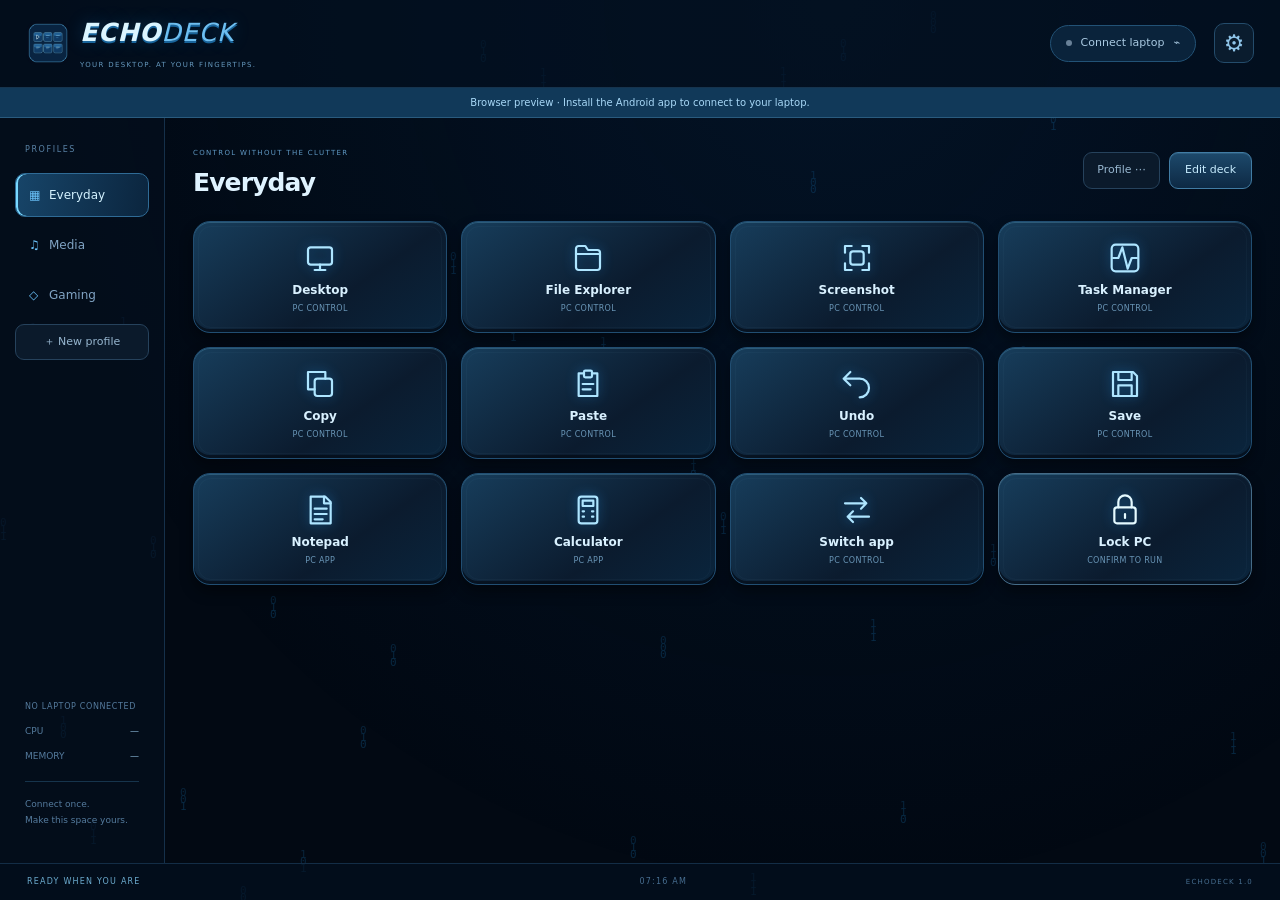
==== echodeck-preview.html @ 55550dc6 "Add EchoDeck installers and interactive layout preview" ====
<!doctype html><html lang="en"><head><meta charset="utf-8"><meta name="viewport" content="width=device-width,initial-scale=1,viewport-fit=cover"><meta name="theme-color" content="#030b17"><meta http-equiv="Content-Security-Policy" content="default-src 'self'; script-src 'self'; style-src 'self'; img-src 'self' data:; connect-src 'none'; object-src 'none'; base-uri 'none'"><title>EchoDeck</title><link rel="stylesheet" href="deck.css"><script defer src="deck.js"></script></head><body><canvas id="rain" aria-hidden="true"></canvas><div class="shell"><header><div class="brand"><img src="echodeck-icon.png" alt="" width="44" height="44"><div><h1>ECHO<span>DECK</span></h1><small>YOUR DESKTOP. AT YOUR FINGERTIPS.</small></div></div><button id="connectButton" class="connection"><i id="statusDot"></i><span id="connectionLabel">Connect laptop</span><span>⌁</span></button><button id="settingsButton" class="icon-btn" aria-label="Settings">⚙</button></header><div id="previewBanner" hidden>Browser preview · Install the Android app to connect to your laptop.</div><div class="workspace"><aside><div class="aside-title">PROFILES</div><nav id="profiles" aria-label="Deck profiles"></nav><button id="newProfile" class="subtle">＋ New profile</button><div class="host-stats"><small id="pcName">NO LAPTOP CONNECTED</small><div><span>CPU</span><strong id="cpu">—</strong></div><div><span>MEMORY</span><strong id="memory">—</strong></div><p id="hostHint">Connect once.<br>Make this space yours.</p></div></aside><main><div class="deck-heading"><div><span class="eyebrow">CONTROL WITHOUT THE CLUTTER</span><h2 id="profileTitle">Everyday</h2></div><div class="deck-actions"><button id="editProfile" class="subtle" aria-label="Rename or delete profile">Profile ⋯</button><button id="editMode" class="chrome">Edit deck</button></div></div><p id="editHint" hidden>Tap a button to customize it. Use position controls in the editor to rearrange.</p><div id="grid" class="grid" aria-label="Control buttons"></div></main></div><footer><span id="footerStatus">READY WHEN YOU ARE</span><span id="clock"></span><span class="edition">ECHODECK 1.0</span></footer></div><div id="toast" role="status" aria-live="polite" hidden></div>
<dialog id="connectionDialog"><div class="dialog-title"><div><span class="eyebrow">YOUR PC, CONNECTED</span><h2>Connect your laptop</h2></div><button class="close" data-close="connectionDialog" aria-label="Close connection settings">×</button></div><p class="muted">Start <strong>Start-EchoDeck.cmd</strong> on Windows. Use the same HTTPS laptop address and access key as EchoRemote.</p><form id="connectionForm"><label>Laptop address<input id="host" type="url" placeholder="https://laptop.tailnet.ts.net" autocomplete="off" required></label><label>Access key<div class="key-row"><input id="token" type="password" autocomplete="off" placeholder="Paste your laptop access key" required><button id="showKey" type="button" class="subtle" aria-label="Show access key">Show</button></div></label><label class="check"><input id="remember" type="checkbox" checked> Remember key securely on this tablet</label><p id="connectionError" class="error" role="alert"></p><button type="submit" id="testConnection" class="primary">Connect laptop</button><button id="disconnect" type="button" class="subtle">Disconnect</button></form><details><summary>First-time setup</summary><ol><li>Extract the Windows host ZIP and run Start-EchoDeck.cmd.</li><li>Keep Tailscale connected on your laptop and tablet.</li><li>If your HTTPS address is not set up yet, run Enable-HTTPS.cmd on the laptop.</li><li>Copy the HTTPS address and the access key opened by the host into this form.</li></ol><p>The host runs on the same port as EchoRemote. Close the older host before starting EchoDeck. EchoDeck's host also supports EchoRemote.</p></details></dialog>
<dialog id="editorDialog"><div class="dialog-title"><div><span class="eyebrow">MAKE IT YOURS</span><h2 id="editorTitle">Edit button</h2></div><button class="close" data-close="editorDialog" aria-label="Close button editor">×</button></div><form id="editorForm"><div class="two"><label>Button label<input id="buttonLabel" maxlength="30" required></label><label>Icon<select id="buttonIcon"></select></label></div><div class="two"><label>Accent<select id="buttonAccent"><option value="blue">Electric blue</option><option value="ice">Ice chrome</option><option value="violet">Blue violet</option><option value="teal">Aqua</option></select></label><label>Action type<select id="actionType"><option value="shortcut">Windows shortcut</option><option value="media">Media / volume</option><option value="launch">Launch PC app</option><option value="hotkey">Custom hotkey</option><option value="website">Open website on PC</option><option value="text">Type saved text on PC</option></select></label></div><label id="choiceWrap">Action<select id="actionChoice"></select></label><button id="refreshApps" class="subtle" type="button" hidden>Refresh PC app list</button><label id="valueWrap" hidden><span id="valueLabel">Value</span><textarea id="actionValue" rows="3" maxlength="1000"></textarea></label><p id="actionHelp" class="muted"></p><label class="check"><input id="buttonConfirm" type="checkbox"> Ask before running this button</label><div class="position"><span>Position</span><button id="moveEarlier" type="button" class="subtle">← Earlier</button><button id="moveLater" type="button" class="subtle">Later →</button><span id="buttonPosition"></span></div><p id="editorError" class="error" role="alert"></p><div class="dialog-actions"><button id="deleteButton" type="button" class="danger">Delete button</button><button type="submit" class="primary">Save button</button></div></form></dialog>
<dialog id="settingsDialog"><div class="dialog-title"><div><span class="eyebrow">ECHODECK</span><h2>Your setup</h2></div><button class="close" data-close="settingsDialog" aria-label="Close settings">×</button></div><label class="check"><input id="keepAwake" type="checkbox"> Keep screen awake while EchoDeck is open</label><label class="check"><input id="animateRain" type="checkbox" checked> Animated Matrix rain</label><label>Button size<select id="density"><option value="comfortable">Comfortable</option><option value="compact">Compact</option><option value="large">Large</option></select></label><div class="settings-actions"><button id="exportLayout" class="chrome">Export layout</button><button id="importLayout" class="chrome">Import layout</button><button id="forgetKey" class="subtle">Forget saved access key</button><button id="resetLayout" class="danger">Restore starter decks</button></div><p class="muted">Layouts stay on this device. Exports include your buttons and saved text, but never your laptop address or access key.</p><details><summary>Using app launch buttons</summary><p>EchoDeck detects common Windows apps. To add a game or another program, run <strong>Add-App.cmd</strong> in the Windows bundle, choose its EXE, then refresh the PC app list in the button editor.</p><p>Custom hotkeys act on the focused PC application. Configure matching hotkeys in OBS, Discord, or your game first.</p></details><p class="version">EchoDeck 1.0.0 · Android 8+ · Windows 10/11 host<br>Echo original interface. No Elgato integration or affiliation.</p></dialog>
<dialog id="profileDialog"><div class="dialog-title"><h2>Profile settings</h2><button class="close" data-close="profileDialog" aria-label="Close profile settings">×</button></div><form id="profileForm"><label>Profile name<input id="profileName" maxlength="24" required></label><p id="profileError" class="error" role="alert"></p><div class="dialog-actions"><button type="button" id="deleteProfile" class="danger">Delete profile</button><button class="primary" type="submit">Save profile</button></div></form></dialog>
<dialog id="confirmDialog"><div class="dialog-title"><h2 id="confirmTitle">Confirm</h2><button class="close" data-close="confirmDialog" aria-label="Cancel confirmation">×</button></div><p id="confirmText"></p><div class="dialog-actions"><button id="confirmNo" class="subtle">Cancel</button><button id="confirmYes" class="primary">Continue</button></div></dialog><input type="file" id="browserImport" accept="application/json,.json" hidden></body></html>
---- deck.css ----
:root{color-scheme:dark;--bg:#030a15;--line:#1c3f5e;--muted:#7e9db9;--cyan:#87dfff}*{box-sizing:border-box}body{margin:0;background:var(--bg);color:#dff3ff;font:14px/1.5 system-ui,-apple-system,'Segoe UI',sans-serif;overscroll-behavior:none}button,input,select,textarea{font:inherit}button{cursor:pointer;touch-action:manipulation}button:disabled{opacity:.4;cursor:default}button:focus-visible,select:focus-visible,input:focus-visible,textarea:focus-visible{outline:2px solid #9ae9ff;outline-offset:3px}[hidden]{display:none!important}#rain{position:fixed;inset:0;z-index:-1;opacity:.28;width:100%;height:100%;pointer-events:none}.shell{min-height:100dvh;display:flex;flex-direction:column;background:radial-gradient(ellipse at 65% 0,#09386c38,transparent 70%)}header{min-height:80px;padding:14px 26px;display:flex;gap:18px;align-items:center;border-bottom:1px solid #16344e;background:#041020b0}.brand{display:flex;align-items:center;gap:10px;margin-right:auto}.brand img{border-radius:10px}.brand h1{font-size:25px;font-style:italic;letter-spacing:.04em;margin:0;color:#dbf5ff;text-shadow:0 2px #18649b,0 0 18px #2baaff40}.brand h1 span{font-weight:400;color:#6ebff1}.brand small{font-size:7px;letter-spacing:.19em;color:#6699be}.connection{display:flex;gap:9px;align-items:center;border:1px solid #225276;border-radius:20px;background:#0a233b;color:#a9c9e1;padding:9px 15px;font-size:11px;max-width:260px}.connection i{width:6px;height:6px;background:#698198;border-radius:50%;flex-shrink:0}.connection.online i{background:#83e1ff;box-shadow:0 0 8px #45caff}.connection.online{color:#bfefff;border-color:#347a9f}.icon-btn{border:1px solid #244c6b;background:#0a1c2e;color:#8fc5e9;width:40px;height:40px;border-radius:10px;font-size:23px}.workspace{display:flex;flex:1}aside{width:165px;flex-shrink:0;background:#05101fa8;border-right:1px solid #15304a;padding:26px 15px;display:flex;flex-direction:column;gap:7px}.aside-title{font-size:8px;letter-spacing:.2em;color:#5983a6;margin:0 10px 10px}#profiles{display:flex;flex-direction:column;gap:6px}#profiles button{background:transparent;color:#80a4c4;border:1px solid transparent;border-radius:10px;text-align:left;padding:12px 13px;font-size:12px}#profiles button.active{background:linear-gradient(100deg,#174569,#0b253e);border-color:#2f6b96;color:#d4f2ff;box-shadow:inset 2px 0 #79d8ff}#profiles button span{display:inline-block;width:20px;color:#6bc3fb}.subtle{border:1px solid #26425c;border-radius:9px;background:#0b1a2b;color:#97b6cf;font-size:11px;padding:9px 13px}.subtle:hover{background:#143853;color:#e0f6ff}.host-stats{margin-top:auto;padding:30px 10px 0;color:#557c9e}.host-stats small{font-size:8px;letter-spacing:.08em;display:block;overflow-wrap:anywhere}.host-stats>div{display:flex;justify-content:space-between;font-size:9px;padding-top:12px}.host-stats strong{color:#89b8d7;font-weight:500}.host-stats p{font-size:9px;line-height:1.8;border-top:1px solid #16344c;margin-top:17px;padding-top:14px}main{width:100%;min-width:0;padding:22px 28px}.deck-heading{display:flex;justify-content:space-between;align-items:center;margin-bottom:20px;gap:12px}.eyebrow{font-size:7px;letter-spacing:.19em;color:#609ac5}h2{font-weight:550;letter-spacing:-.035em;font-size:25px;margin:3px 0 0}.deck-actions{display:flex;gap:9px;align-items:center}.chrome{border:1px solid #417ca4;border-radius:9px;background:linear-gradient(#1d496b,#0d2944);box-shadow:inset 0 1px #9adfff20;color:#c8edff;font-size:11px;padding:9px 15px}.chrome:hover{background:#20567d}.chrome.active{background:#1b679c;border-color:#a3e6ff}.grid{display:grid;grid-template-columns:repeat(4,minmax(0,1fr));gap:14px;align-content:start}.deck-key{position:relative;min-height:112px;border:1px solid #214e72;border-radius:17px;background:linear-gradient(145deg,#173d5b,#0b1b2e 62%,#0a253d);box-shadow:inset 0 1px #88dcff35,inset 0 -3px #020812a0,0 7px 13px #0006;color:#aee5ff;padding:16px 6px 13px;display:flex;flex-direction:column;align-items:center;justify-content:center;user-select:none;-webkit-user-select:none;transition:transform .09s,box-shadow .15s,border-color .15s;overflow:hidden}.deck-key:before{content:'';position:absolute;inset:4px;border:1px solid #96dbff08;border-radius:13px;pointer-events:none}.deck-key:active,.deck-key.fired{transform:translateY(3px) scale(.98);background:linear-gradient(#1a5e91,#0b2d4c);border-color:#94e4ff;box-shadow:inset 0 0 22px #209fff45,0 0 20px #1c96ff30}.deck-key svg{width:32px;height:32px;stroke:currentColor;fill:none;stroke-width:1.65;stroke-linecap:round;stroke-linejoin:round;filter:drop-shadow(0 0 6px #209fff70);margin-bottom:9px}.deck-key .label{font-size:12px;line-height:1.3;font-weight:600;color:#d9f1ff;text-align:center;overflow-wrap:anywhere;max-width:100%;padding:0 4px}.deck-key .hint{font-size:8px;color:#6995b6;margin-top:5px;letter-spacing:.04em}.deck-key[data-accent=ice]{color:#e5faff;border-color:#456b87}.deck-key[data-accent=violet]{color:#aeafff;border-color:#454c8a}.deck-key[data-accent=teal]{color:#6ddcdd;border-color:#24626c}.grid.editing .deck-key{border-style:dashed}.grid.editing .deck-key:after{content:'✎';position:absolute;top:8px;right:10px;color:#77c7f2;font-size:13px}.add-key{background:#0615249c;border:1px dashed #396888;color:#79a9ca;box-shadow:none;min-height:112px}.add-key span:first-child{font-size:30px;line-height:1}.add-key .label{margin-top:6px;font-size:11px;color:#7ba6c5}footer{display:flex;gap:20px;align-items:center;justify-content:space-between;padding:12px 27px;border-top:1px solid #132d46;color:#476e90;font-size:8px;letter-spacing:.15em;background:#041020a0}#footerStatus{color:#6caccf}.edition{font-size:7px}#editHint{color:#80b9dd;font-size:11px;margin:-8px 0 15px}#previewBanner{background:#113959;border-bottom:1px solid #2a5b7e;color:#a8d8f7;text-align:center;padding:7px;font-size:10px}.primary{color:#e5f8ff;background:linear-gradient(#1579bd,#125184);border:1px solid #77d0ff;border-radius:10px;padding:11px 20px;font-weight:600;font-size:12px}.danger{background:#2b1829;border:1px solid #693f5b;color:#ddb3c9;border-radius:9px;padding:10px 13px;font-size:11px}dialog{width:min(520px,94vw);max-height:90dvh;padding:25px;background:#081b2f;border:1px solid #376b92;color:#d8f0ff;border-radius:21px;box-shadow:0 20px 70px #000b;overflow-y:auto}dialog::backdrop{background:#000b;backdrop-filter:blur(5px)}.dialog-title{display:flex;justify-content:space-between;gap:20px;align-items:center;margin-bottom:16px}.dialog-title h2{font-size:24px}.close{width:34px;height:34px;border:1px solid #305474;color:#91b5d1;border-radius:50%;background:#10263b;font-size:23px;flex-shrink:0;line-height:1}label{display:block;font-size:11px;color:#9cc3df;margin:14px 0 0}input,select,textarea{background:#04111f;color:#d7edff;border:1px solid #2a4d6a;padding:11px 12px;border-radius:9px;width:100%;margin-top:6px;font-size:13px;min-height:43px}input[type=checkbox]{width:18px;height:18px;min-height:0;accent-color:#269ef0;margin:0;flex-shrink:0}.check{display:flex;align-items:center;gap:10px;font-size:12px;margin:20px 0}.key-row{display:flex;gap:7px;align-items:center}.key-row .subtle{margin-top:6px;min-height:43px}.muted,details p,details li{font-size:11px;color:#80a4c0;line-height:1.8}.muted strong{color:#b3d9f2}.error{color:#ffb4c0;font-size:11px;line-height:1.7}.error:empty{display:none}details{border-top:1px solid #21415e;margin-top:22px;padding-top:15px}summary{color:#9cd5f7;font-size:12px;cursor:pointer}.two{display:grid;grid-template-columns:1fr 1fr;gap:12px}.dialog-actions{display:flex;justify-content:space-between;gap:14px;margin-top:24px}.position{display:flex;align-items:center;gap:7px;font-size:10px;color:#658bab;flex-wrap:wrap}.position>span:first-child{margin-right:auto}.position .subtle{padding:7px 9px}.settings-actions{display:grid;grid-template-columns:1fr 1fr;gap:10px;margin-top:25px}.version{border-top:1px solid #1e3e5a;padding-top:18px;margin-top:20px;font-size:9px;color:#547b9b}#toast{position:fixed;left:50%;bottom:25px;transform:translateX(-50%);z-index:50;padding:12px 22px;background:#103758f2;color:#d0f1ff;border:1px solid #4585b0;border-radius:12px;font-size:12px;box-shadow:0 8px 30px #0008;max-width:90vw;text-align:center}.compact .deck-key{min-height:90px}.compact .grid{gap:10px}.large .grid{grid-template-columns:repeat(3,minmax(0,1fr))}.large .deck-key{min-height:140px}
@media(min-width:1300px){.grid{grid-template-columns:repeat(4,minmax(0,1fr))}.deck-key{min-height:145px}.deck-key svg{width:40px;height:40px}.deck-key .label{font-size:14px}}
@media(max-width:850px){header{padding:12px 18px}.brand h1{font-size:22px}.brand small{font-size:6px}aside{width:130px;padding:22px 10px}main{padding:20px}.grid{gap:11px}.deck-key{min-height:105px}.deck-key .label{font-size:11px}.deck-key svg{width:28px;height:28px}.eyebrow{font-size:6px}.deck-actions .subtle{padding:8px}.host-stats{padding:25px 7px 0}}
@media(max-width:600px){header{flex-wrap:wrap;gap:10px;padding:13px 16px}.brand{flex:1}.brand img{width:38px;height:38px}.brand h1{font-size:23px}.connection{order:3;width:100%;max-width:none;justify-content:center;font-size:11px;padding:8px}.workspace{display:block}aside{width:100%;border-right:0;border-bottom:1px solid #15304a;display:flex;flex-direction:row;align-items:center;padding:10px 14px;gap:8px;overflow:auto}.aside-title,.host-stats{display:none}#profiles{flex-direction:row;gap:4px}#profiles button{white-space:nowrap;padding:9px 10px;font-size:11px}#profiles button span{width:17px}#newProfile{white-space:nowrap}main{padding:21px 16px}.grid{grid-template-columns:repeat(3,minmax(0,1fr));gap:11px}.deck-key{min-height:110px}.deck-key .label{font-size:11px}.deck-key svg{width:29px;height:29px}h2{font-size:24px}.deck-actions{gap:6px}.deck-actions button{font-size:10px;padding:8px 10px}.deck-heading{margin-bottom:18px}.eyebrow{font-size:6px}.large .grid{grid-template-columns:repeat(2,minmax(0,1fr))}footer{padding:13px 16px;font-size:7px;gap:8px}.edition{font-size:6px}.two{gap:9px}.settings-actions{grid-template-columns:1fr 1fr}}
@media(prefers-reduced-motion:reduce){*{transition:none!important}}
@media(orientation:landscape) and (min-width:601px) and (max-height:700px){header{min-height:64px;padding:8px 20px}.brand img{width:38px;height:38px}.brand h1{font-size:22px}.workspace aside{padding-top:18px}main{padding:14px 20px}.deck-heading{margin-bottom:12px}.deck-heading h2{font-size:23px}.comfortable .deck-key{min-height:max(78px,calc((100dvh - 210px)/3));padding:10px 6px}.comfortable .deck-key svg{width:26px;height:26px;margin-bottom:5px}.comfortable .deck-key .hint{margin-top:3px}.grid{gap:10px}footer{padding:9px 20px}.host-stats{padding-top:15px}.compact .deck-key{min-height:78px}}
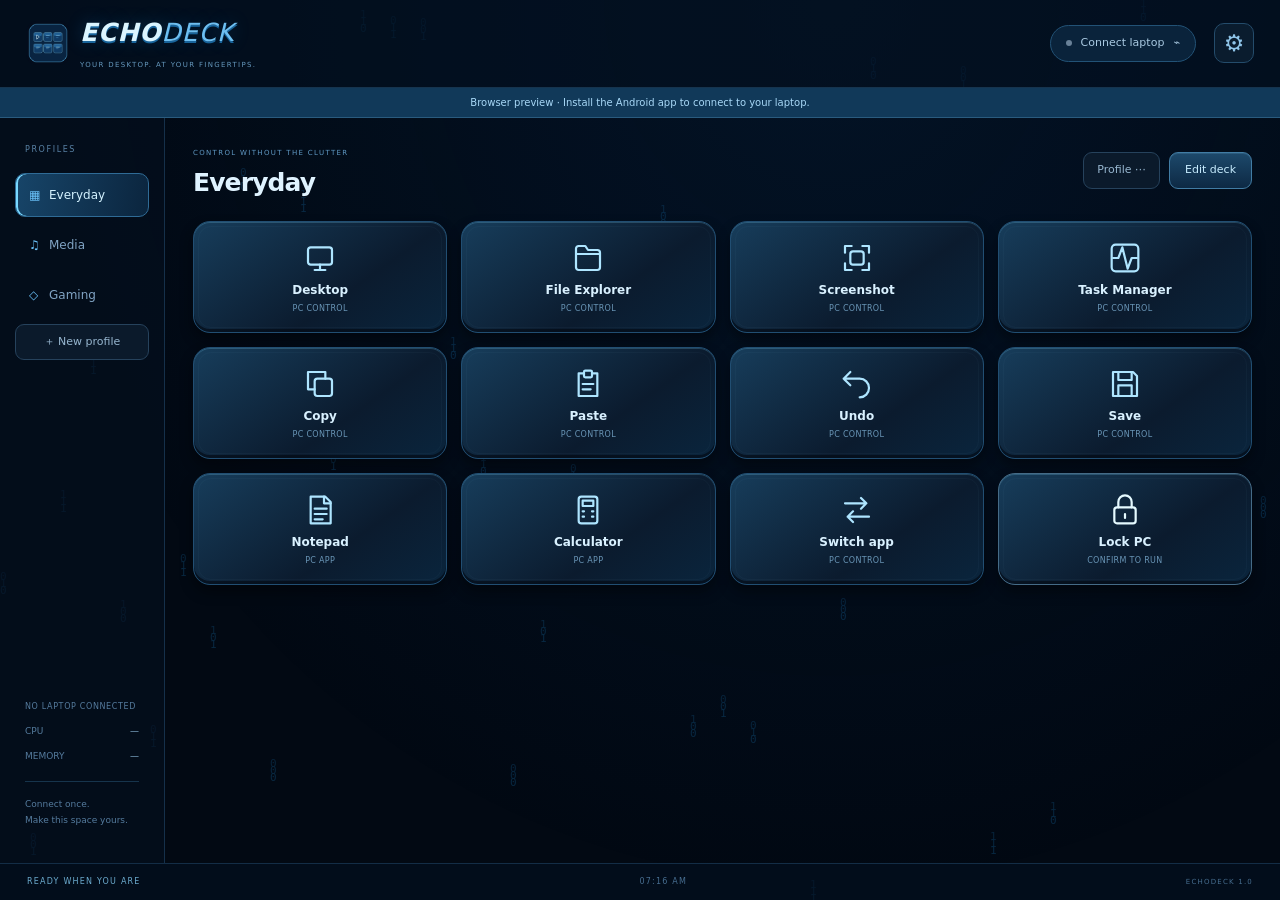
==== commit 9e844869: "Keep EchoDeck key content above button backgrounds" ====
--- a/echodeck-preview.html
+++ b/echodeck-preview.html
@@ -1,4 +1,4 @@
-<!doctype html><html lang="en"><head><meta charset="utf-8"><meta name="viewport" content="width=device-width,initial-scale=1,viewport-fit=cover"><meta name="theme-color" content="#030b17"><meta http-equiv="Content-Security-Policy" content="default-src 'self'; script-src 'self'; style-src 'self'; img-src 'self' data:; connect-src 'none'; object-src 'none'; base-uri 'none'"><title>EchoDeck</title><link rel="stylesheet" href="deck.css"><script defer src="deck.js"></script></head><body><canvas id="rain" aria-hidden="true"></canvas><div class="shell"><header><div class="brand"><img src="echodeck-icon.png" alt="" width="44" height="44"><div><h1>ECHO<span>DECK</span></h1><small>YOUR DESKTOP. AT YOUR FINGERTIPS.</small></div></div><button id="connectButton" class="connection"><i id="statusDot"></i><span id="connectionLabel">Connect laptop</span><span>⌁</span></button><button id="settingsButton" class="icon-btn" aria-label="Settings">⚙</button></header><div id="previewBanner" hidden>Browser preview · Install the Android app to connect to your laptop.</div><div class="workspace"><aside><div class="aside-title">PROFILES</div><nav id="profiles" aria-label="Deck profiles"></nav><button id="newProfile" class="subtle">＋ New profile</button><div class="host-stats"><small id="pcName">NO LAPTOP CONNECTED</small><div><span>CPU</span><strong id="cpu">—</strong></div><div><span>MEMORY</span><strong id="memory">—</strong></div><p id="hostHint">Connect once.<br>Make this space yours.</p></div></aside><main><div class="deck-heading"><div><span class="eyebrow">CONTROL WITHOUT THE CLUTTER</span><h2 id="profileTitle">Everyday</h2></div><div class="deck-actions"><button id="editProfile" class="subtle" aria-label="Rename or delete profile">Profile ⋯</button><button id="editMode" class="chrome">Edit deck</button></div></div><p id="editHint" hidden>Tap a button to customize it. Use position controls in the editor to rearrange.</p><div id="grid" class="grid" aria-label="Control buttons"></div></main></div><footer><span id="footerStatus">READY WHEN YOU ARE</span><span id="clock"></span><span class="edition">ECHODECK 1.0</span></footer></div><div id="toast" role="status" aria-live="polite" hidden></div>
+<!doctype html><html lang="en"><head><meta charset="utf-8"><meta name="viewport" content="width=device-width,initial-scale=1,viewport-fit=cover"><meta name="theme-color" content="#030b17"><meta http-equiv="Content-Security-Policy" content="default-src 'self'; script-src 'self'; style-src 'self'; img-src 'self' data:; connect-src 'none'; object-src 'none'; base-uri 'none'"><title>EchoDeck</title><link rel="stylesheet" href="deck-v101.css"><script defer src="deck.js"></script></head><body><canvas id="rain" aria-hidden="true"></canvas><div class="shell"><header><div class="brand"><img src="echodeck-icon.png" alt="" width="44" height="44"><div><h1>ECHO<span>DECK</span></h1><small>YOUR DESKTOP. AT YOUR FINGERTIPS.</small></div></div><button id="connectButton" class="connection"><i id="statusDot"></i><span id="connectionLabel">Connect laptop</span><span>⌁</span></button><button id="settingsButton" class="icon-btn" aria-label="Settings">⚙</button></header><div id="previewBanner" hidden>Browser preview · Install the Android app to connect to your laptop.</div><div class="workspace"><aside><div class="aside-title">PROFILES</div><nav id="profiles" aria-label="Deck profiles"></nav><button id="newProfile" class="subtle">＋ New profile</button><div class="host-stats"><small id="pcName">NO LAPTOP CONNECTED</small><div><span>CPU</span><strong id="cpu">—</strong></div><div><span>MEMORY</span><strong id="memory">—</strong></div><p id="hostHint">Connect once.<br>Make this space yours.</p></div></aside><main><div class="deck-heading"><div><span class="eyebrow">CONTROL WITHOUT THE CLUTTER</span><h2 id="profileTitle">Everyday</h2></div><div class="deck-actions"><button id="editProfile" class="subtle" aria-label="Rename or delete profile">Profile ⋯</button><button id="editMode" class="chrome">Edit deck</button></div></div><p id="editHint" hidden>Tap a button to customize it. Use position controls in the editor to rearrange.</p><div id="grid" class="grid" aria-label="Control buttons"></div></main></div><footer><span id="footerStatus">READY WHEN YOU ARE</span><span id="clock"></span><span class="edition">ECHODECK 1.0</span></footer></div><div id="toast" role="status" aria-live="polite" hidden></div>
 <dialog id="connectionDialog"><div class="dialog-title"><div><span class="eyebrow">YOUR PC, CONNECTED</span><h2>Connect your laptop</h2></div><button class="close" data-close="connectionDialog" aria-label="Close connection settings">×</button></div><p class="muted">Start <strong>Start-EchoDeck.cmd</strong> on Windows. Use the same HTTPS laptop address and access key as EchoRemote.</p><form id="connectionForm"><label>Laptop address<input id="host" type="url" placeholder="https://laptop.tailnet.ts.net" autocomplete="off" required></label><label>Access key<div class="key-row"><input id="token" type="password" autocomplete="off" placeholder="Paste your laptop access key" required><button id="showKey" type="button" class="subtle" aria-label="Show access key">Show</button></div></label><label class="check"><input id="remember" type="checkbox" checked> Remember key securely on this tablet</label><p id="connectionError" class="error" role="alert"></p><button type="submit" id="testConnection" class="primary">Connect laptop</button><button id="disconnect" type="button" class="subtle">Disconnect</button></form><details><summary>First-time setup</summary><ol><li>Extract the Windows host ZIP and run Start-EchoDeck.cmd.</li><li>Keep Tailscale connected on your laptop and tablet.</li><li>If your HTTPS address is not set up yet, run Enable-HTTPS.cmd on the laptop.</li><li>Copy the HTTPS address and the access key opened by the host into this form.</li></ol><p>The host runs on the same port as EchoRemote. Close the older host before starting EchoDeck. EchoDeck's host also supports EchoRemote.</p></details></dialog>
 <dialog id="editorDialog"><div class="dialog-title"><div><span class="eyebrow">MAKE IT YOURS</span><h2 id="editorTitle">Edit button</h2></div><button class="close" data-close="editorDialog" aria-label="Close button editor">×</button></div><form id="editorForm"><div class="two"><label>Button label<input id="buttonLabel" maxlength="30" required></label><label>Icon<select id="buttonIcon"></select></label></div><div class="two"><label>Accent<select id="buttonAccent"><option value="blue">Electric blue</option><option value="ice">Ice chrome</option><option value="violet">Blue violet</option><option value="teal">Aqua</option></select></label><label>Action type<select id="actionType"><option value="shortcut">Windows shortcut</option><option value="media">Media / volume</option><option value="launch">Launch PC app</option><option value="hotkey">Custom hotkey</option><option value="website">Open website on PC</option><option value="text">Type saved text on PC</option></select></label></div><label id="choiceWrap">Action<select id="actionChoice"></select></label><button id="refreshApps" class="subtle" type="button" hidden>Refresh PC app list</button><label id="valueWrap" hidden><span id="valueLabel">Value</span><textarea id="actionValue" rows="3" maxlength="1000"></textarea></label><p id="actionHelp" class="muted"></p><label class="check"><input id="buttonConfirm" type="checkbox"> Ask before running this button</label><div class="position"><span>Position</span><button id="moveEarlier" type="button" class="subtle">← Earlier</button><button id="moveLater" type="button" class="subtle">Later →</button><span id="buttonPosition"></span></div><p id="editorError" class="error" role="alert"></p><div class="dialog-actions"><button id="deleteButton" type="button" class="danger">Delete button</button><button type="submit" class="primary">Save button</button></div></form></dialog>
 <dialog id="settingsDialog"><div class="dialog-title"><div><span class="eyebrow">ECHODECK</span><h2>Your setup</h2></div><button class="close" data-close="settingsDialog" aria-label="Close settings">×</button></div><label class="check"><input id="keepAwake" type="checkbox"> Keep screen awake while EchoDeck is open</label><label class="check"><input id="animateRain" type="checkbox" checked> Animated Matrix rain</label><label>Button size<select id="density"><option value="comfortable">Comfortable</option><option value="compact">Compact</option><option value="large">Large</option></select></label><div class="settings-actions"><button id="exportLayout" class="chrome">Export layout</button><button id="importLayout" class="chrome">Import layout</button><button id="forgetKey" class="subtle">Forget saved access key</button><button id="resetLayout" class="danger">Restore starter decks</button></div><p class="muted">Layouts stay on this device. Exports include your buttons and saved text, but never your laptop address or access key.</p><details><summary>Using app launch buttons</summary><p>EchoDeck detects common Windows apps. To add a game or another program, run <strong>Add-App.cmd</strong> in the Windows bundle, choose its EXE, then refresh the PC app list in the button editor.</p><p>Custom hotkeys act on the focused PC application. Configure matching hotkeys in OBS, Discord, or your game first.</p></details><p class="version">EchoDeck 1.0.0 · Android 8+ · Windows 10/11 host<br>Echo original interface. No Elgato integration or affiliation.</p></dialog>
--- a/deck-v101.css
+++ b/deck-v101.css
@@ -0,0 +1,8 @@
+:root{color-scheme:dark;--bg:#030a15;--line:#1c3f5e;--muted:#7e9db9;--cyan:#87dfff}*{box-sizing:border-box}body{margin:0;background:var(--bg);color:#dff3ff;font:14px/1.5 system-ui,-apple-system,'Segoe UI',sans-serif;overscroll-behavior:none}button,input,select,textarea{font:inherit}button{cursor:pointer;touch-action:manipulation}button:disabled{opacity:.4;cursor:default}button:focus-visible,select:focus-visible,input:focus-visible,textarea:focus-visible{outline:2px solid #9ae9ff;outline-offset:3px}[hidden]{display:none!important}#rain{position:fixed;inset:0;z-index:-1;opacity:.28;width:100%;height:100%;pointer-events:none}.shell{min-height:100dvh;display:flex;flex-direction:column;background:radial-gradient(ellipse at 65% 0,#09386c38,transparent 70%)}header{min-height:80px;padding:14px 26px;display:flex;gap:18px;align-items:center;border-bottom:1px solid #16344e;background:#041020b0}.brand{display:flex;align-items:center;gap:10px;margin-right:auto}.brand img{border-radius:10px}.brand h1{font-size:25px;font-style:italic;letter-spacing:.04em;margin:0;color:#dbf5ff;text-shadow:0 2px #18649b,0 0 18px #2baaff40}.brand h1 span{font-weight:400;color:#6ebff1}.brand small{font-size:7px;letter-spacing:.19em;color:#6699be}.connection{display:flex;gap:9px;align-items:center;border:1px solid #225276;border-radius:20px;background:#0a233b;color:#a9c9e1;padding:9px 15px;font-size:11px;max-width:260px}.connection i{width:6px;height:6px;background:#698198;border-radius:50%;flex-shrink:0}.connection.online i{background:#83e1ff;box-shadow:0 0 8px #45caff}.connection.online{color:#bfefff;border-color:#347a9f}.icon-btn{border:1px solid #244c6b;background:#0a1c2e;color:#8fc5e9;width:40px;height:40px;border-radius:10px;font-size:23px}.workspace{display:flex;flex:1}aside{width:165px;flex-shrink:0;background:#05101fa8;border-right:1px solid #15304a;padding:26px 15px;display:flex;flex-direction:column;gap:7px}.aside-title{font-size:8px;letter-spacing:.2em;color:#5983a6;margin:0 10px 10px}#profiles{display:flex;flex-direction:column;gap:6px}#profiles button{background:transparent;color:#80a4c4;border:1px solid transparent;border-radius:10px;text-align:left;padding:12px 13px;font-size:12px}#profiles button.active{background:linear-gradient(100deg,#174569,#0b253e);border-color:#2f6b96;color:#d4f2ff;box-shadow:inset 2px 0 #79d8ff}#profiles button span{display:inline-block;width:20px;color:#6bc3fb}.subtle{border:1px solid #26425c;border-radius:9px;background:#0b1a2b;color:#97b6cf;font-size:11px;padding:9px 13px}.subtle:hover{background:#143853;color:#e0f6ff}.host-stats{margin-top:auto;padding:30px 10px 0;color:#557c9e}.host-stats small{font-size:8px;letter-spacing:.08em;display:block;overflow-wrap:anywhere}.host-stats>div{display:flex;justify-content:space-between;font-size:9px;padding-top:12px}.host-stats strong{color:#89b8d7;font-weight:500}.host-stats p{font-size:9px;line-height:1.8;border-top:1px solid #16344c;margin-top:17px;padding-top:14px}main{width:100%;min-width:0;padding:22px 28px}.deck-heading{display:flex;justify-content:space-between;align-items:center;margin-bottom:20px;gap:12px}.eyebrow{font-size:7px;letter-spacing:.19em;color:#609ac5}h2{font-weight:550;letter-spacing:-.035em;font-size:25px;margin:3px 0 0}.deck-actions{display:flex;gap:9px;align-items:center}.chrome{border:1px solid #417ca4;border-radius:9px;background:linear-gradient(#1d496b,#0d2944);box-shadow:inset 0 1px #9adfff20;color:#c8edff;font-size:11px;padding:9px 15px}.chrome:hover{background:#20567d}.chrome.active{background:#1b679c;border-color:#a3e6ff}.grid{display:grid;grid-template-columns:repeat(4,minmax(0,1fr));gap:14px;align-content:start}.deck-key{position:relative;min-height:112px;border:1px solid #214e72;border-radius:17px;background:linear-gradient(145deg,#173d5b,#0b1b2e 62%,#0a253d);box-shadow:inset 0 1px #88dcff35,inset 0 -3px #020812a0,0 7px 13px #0006;color:#aee5ff;padding:16px 6px 13px;display:flex;flex-direction:column;align-items:center;justify-content:center;user-select:none;-webkit-user-select:none;transition:transform .09s,box-shadow .15s,border-color .15s;overflow:hidden}.deck-key:before{content:'';position:absolute;inset:4px;border:1px solid #96dbff08;border-radius:13px;pointer-events:none}.deck-key:active,.deck-key.fired{transform:translateY(3px) scale(.98);background:linear-gradient(#1a5e91,#0b2d4c);border-color:#94e4ff;box-shadow:inset 0 0 22px #209fff45,0 0 20px #1c96ff30}.deck-key svg{width:32px;height:32px;stroke:currentColor;fill:none;stroke-width:1.65;stroke-linecap:round;stroke-linejoin:round;filter:drop-shadow(0 0 6px #209fff70);margin-bottom:9px}.deck-key .label{font-size:12px;line-height:1.3;font-weight:600;color:#d9f1ff;text-align:center;overflow-wrap:anywhere;max-width:100%;padding:0 4px}.deck-key .hint{font-size:8px;color:#6995b6;margin-top:5px;letter-spacing:.04em}.deck-key[data-accent=ice]{color:#e5faff;border-color:#456b87}.deck-key[data-accent=violet]{color:#aeafff;border-color:#454c8a}.deck-key[data-accent=teal]{color:#6ddcdd;border-color:#24626c}.grid.editing .deck-key{border-style:dashed}.grid.editing .deck-key:after{content:'✎';position:absolute;top:8px;right:10px;color:#77c7f2;font-size:13px}.add-key{background:#0615249c;border:1px dashed #396888;color:#79a9ca;box-shadow:none;min-height:112px}.add-key span:first-child{font-size:30px;line-height:1}.add-key .label{margin-top:6px;font-size:11px;color:#7ba6c5}footer{display:flex;gap:20px;align-items:center;justify-content:space-between;padding:12px 27px;border-top:1px solid #132d46;color:#476e90;font-size:8px;letter-spacing:.15em;background:#041020a0}#footerStatus{color:#6caccf}.edition{font-size:7px}#editHint{color:#80b9dd;font-size:11px;margin:-8px 0 15px}#previewBanner{background:#113959;border-bottom:1px solid #2a5b7e;color:#a8d8f7;text-align:center;padding:7px;font-size:10px}.primary{color:#e5f8ff;background:linear-gradient(#1579bd,#125184);border:1px solid #77d0ff;border-radius:10px;padding:11px 20px;font-weight:600;font-size:12px}.danger{background:#2b1829;border:1px solid #693f5b;color:#ddb3c9;border-radius:9px;padding:10px 13px;font-size:11px}dialog{width:min(520px,94vw);max-height:90dvh;padding:25px;background:#081b2f;border:1px solid #376b92;color:#d8f0ff;border-radius:21px;box-shadow:0 20px 70px #000b;overflow-y:auto}dialog::backdrop{background:#000b;backdrop-filter:blur(5px)}.dialog-title{display:flex;justify-content:space-between;gap:20px;align-items:center;margin-bottom:16px}.dialog-title h2{font-size:24px}.close{width:34px;height:34px;border:1px solid #305474;color:#91b5d1;border-radius:50%;background:#10263b;font-size:23px;flex-shrink:0;line-height:1}label{display:block;font-size:11px;color:#9cc3df;margin:14px 0 0}input,select,textarea{background:#04111f;color:#d7edff;border:1px solid #2a4d6a;padding:11px 12px;border-radius:9px;width:100%;margin-top:6px;font-size:13px;min-height:43px}input[type=checkbox]{width:18px;height:18px;min-height:0;accent-color:#269ef0;margin:0;flex-shrink:0}.check{display:flex;align-items:center;gap:10px;font-size:12px;margin:20px 0}.key-row{display:flex;gap:7px;align-items:center}.key-row .subtle{margin-top:6px;min-height:43px}.muted,details p,details li{font-size:11px;color:#80a4c0;line-height:1.8}.muted strong{color:#b3d9f2}.error{color:#ffb4c0;font-size:11px;line-height:1.7}.error:empty{display:none}details{border-top:1px solid #21415e;margin-top:22px;padding-top:15px}summary{color:#9cd5f7;font-size:12px;cursor:pointer}.two{display:grid;grid-template-columns:1fr 1fr;gap:12px}.dialog-actions{display:flex;justify-content:space-between;gap:14px;margin-top:24px}.position{display:flex;align-items:center;gap:7px;font-size:10px;color:#658bab;flex-wrap:wrap}.position>span:first-child{margin-right:auto}.position .subtle{padding:7px 9px}.settings-actions{display:grid;grid-template-columns:1fr 1fr;gap:10px;margin-top:25px}.version{border-top:1px solid #1e3e5a;padding-top:18px;margin-top:20px;font-size:9px;color:#547b9b}#toast{position:fixed;left:50%;bottom:25px;transform:translateX(-50%);z-index:50;padding:12px 22px;background:#103758f2;color:#d0f1ff;border:1px solid #4585b0;border-radius:12px;font-size:12px;box-shadow:0 8px 30px #0008;max-width:90vw;text-align:center}.compact .deck-key{min-height:90px}.compact .grid{gap:10px}.large .grid{grid-template-columns:repeat(3,minmax(0,1fr))}.large .deck-key{min-height:140px}
+@media(min-width:1300px){.grid{grid-template-columns:repeat(4,minmax(0,1fr))}.deck-key{min-height:145px}.deck-key svg{width:40px;height:40px}.deck-key .label{font-size:14px}}
+@media(max-width:850px){header{padding:12px 18px}.brand h1{font-size:22px}.brand small{font-size:6px}aside{width:130px;padding:22px 10px}main{padding:20px}.grid{gap:11px}.deck-key{min-height:105px}.deck-key .label{font-size:11px}.deck-key svg{width:28px;height:28px}.eyebrow{font-size:6px}.deck-actions .subtle{padding:8px}.host-stats{padding:25px 7px 0}}
+@media(max-width:600px){header{flex-wrap:wrap;gap:10px;padding:13px 16px}.brand{flex:1}.brand img{width:38px;height:38px}.brand h1{font-size:23px}.connection{order:3;width:100%;max-width:none;justify-content:center;font-size:11px;padding:8px}.workspace{display:block}aside{width:100%;border-right:0;border-bottom:1px solid #15304a;display:flex;flex-direction:row;align-items:center;padding:10px 14px;gap:8px;overflow:auto}.aside-title,.host-stats{display:none}#profiles{flex-direction:row;gap:4px}#profiles button{white-space:nowrap;padding:9px 10px;font-size:11px}#profiles button span{width:17px}#newProfile{white-space:nowrap}main{padding:21px 16px}.grid{grid-template-columns:repeat(3,minmax(0,1fr));gap:11px}.deck-key{min-height:110px}.deck-key .label{font-size:11px}.deck-key svg{width:29px;height:29px}h2{font-size:24px}.deck-actions{gap:6px}.deck-actions button{font-size:10px;padding:8px 10px}.deck-heading{margin-bottom:18px}.eyebrow{font-size:6px}.large .grid{grid-template-columns:repeat(2,minmax(0,1fr))}footer{padding:13px 16px;font-size:7px;gap:8px}.edition{font-size:6px}.two{gap:9px}.settings-actions{grid-template-columns:1fr 1fr}}
+@media(prefers-reduced-motion:reduce){*{transition:none!important}}
+@media(orientation:landscape) and (min-width:601px) and (max-height:700px){header{min-height:64px;padding:8px 20px}.brand img{width:38px;height:38px}.brand h1{font-size:22px}.workspace aside{padding-top:18px}main{padding:14px 20px}.deck-heading{margin-bottom:12px}.deck-heading h2{font-size:23px}.comfortable .deck-key{min-height:max(78px,calc((100dvh - 210px)/3));padding:10px 6px}.comfortable .deck-key svg{width:26px;height:26px;margin-bottom:5px}.comfortable .deck-key .hint{margin-top:3px}.grid{gap:10px}footer{padding:9px 20px}.host-stats{padding-top:15px}.compact .deck-key{min-height:78px}}
+/* Keep key content in the same isolated paint group on tablet WebViews. */
+.deck-key{isolation:isolate}.deck-key:before{z-index:0}.deck-key>svg,.deck-key>.label,.deck-key>.hint{position:relative;z-index:1}.deck-key svg{filter:none}
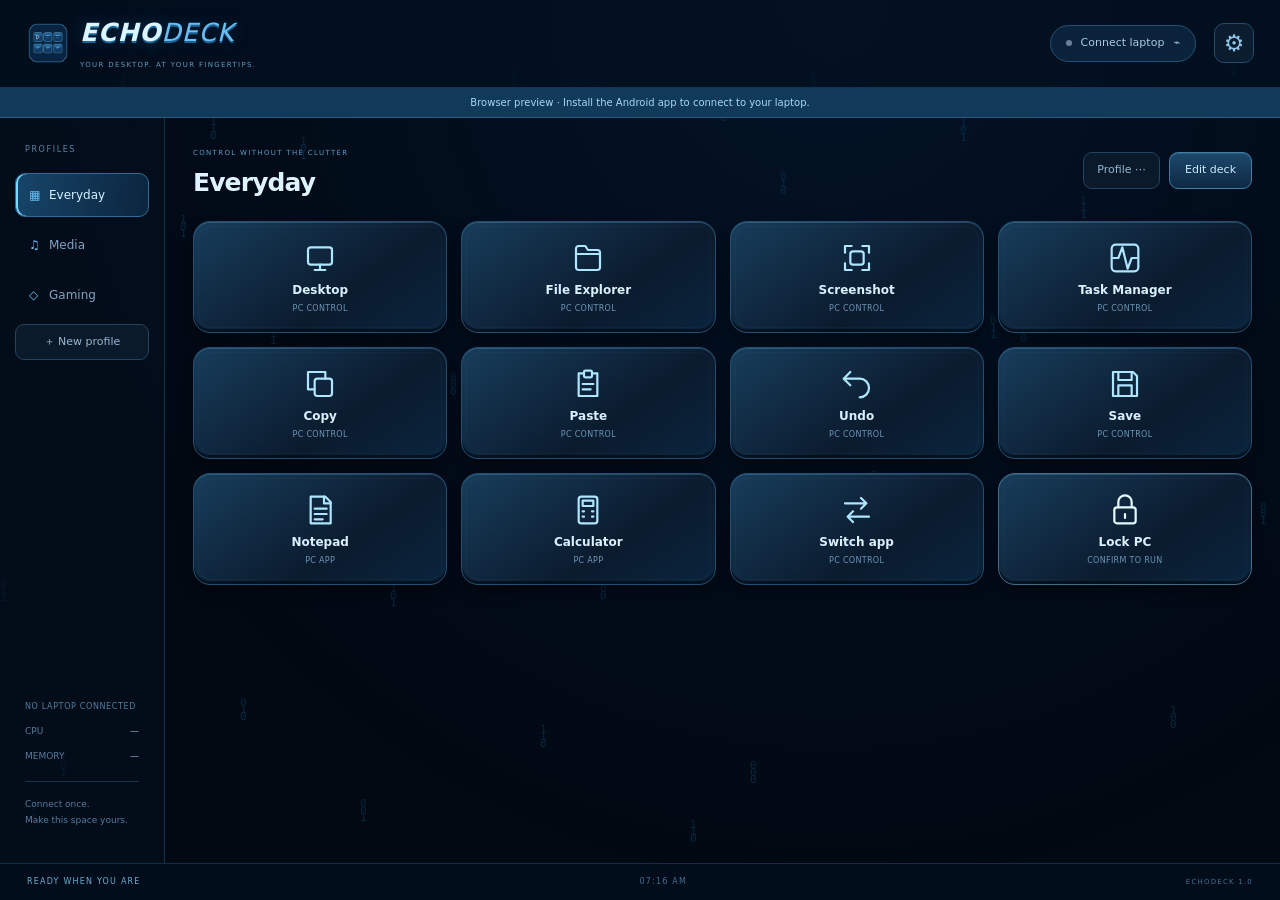
==== commit 5ce840f3: "Point EchoDeck at the 1.0.1 Android test build" ====
--- a/echodeck-preview.html
+++ b/echodeck-preview.html
@@ -1,6 +1,6 @@
 <!doctype html><html lang="en"><head><meta charset="utf-8"><meta name="viewport" content="width=device-width,initial-scale=1,viewport-fit=cover"><meta name="theme-color" content="#030b17"><meta http-equiv="Content-Security-Policy" content="default-src 'self'; script-src 'self'; style-src 'self'; img-src 'self' data:; connect-src 'none'; object-src 'none'; base-uri 'none'"><title>EchoDeck</title><link rel="stylesheet" href="deck-v101.css"><script defer src="deck.js"></script></head><body><canvas id="rain" aria-hidden="true"></canvas><div class="shell"><header><div class="brand"><img src="echodeck-icon.png" alt="" width="44" height="44"><div><h1>ECHO<span>DECK</span></h1><small>YOUR DESKTOP. AT YOUR FINGERTIPS.</small></div></div><button id="connectButton" class="connection"><i id="statusDot"></i><span id="connectionLabel">Connect laptop</span><span>⌁</span></button><button id="settingsButton" class="icon-btn" aria-label="Settings">⚙</button></header><div id="previewBanner" hidden>Browser preview · Install the Android app to connect to your laptop.</div><div class="workspace"><aside><div class="aside-title">PROFILES</div><nav id="profiles" aria-label="Deck profiles"></nav><button id="newProfile" class="subtle">＋ New profile</button><div class="host-stats"><small id="pcName">NO LAPTOP CONNECTED</small><div><span>CPU</span><strong id="cpu">—</strong></div><div><span>MEMORY</span><strong id="memory">—</strong></div><p id="hostHint">Connect once.<br>Make this space yours.</p></div></aside><main><div class="deck-heading"><div><span class="eyebrow">CONTROL WITHOUT THE CLUTTER</span><h2 id="profileTitle">Everyday</h2></div><div class="deck-actions"><button id="editProfile" class="subtle" aria-label="Rename or delete profile">Profile ⋯</button><button id="editMode" class="chrome">Edit deck</button></div></div><p id="editHint" hidden>Tap a button to customize it. Use position controls in the editor to rearrange.</p><div id="grid" class="grid" aria-label="Control buttons"></div></main></div><footer><span id="footerStatus">READY WHEN YOU ARE</span><span id="clock"></span><span class="edition">ECHODECK 1.0</span></footer></div><div id="toast" role="status" aria-live="polite" hidden></div>
 <dialog id="connectionDialog"><div class="dialog-title"><div><span class="eyebrow">YOUR PC, CONNECTED</span><h2>Connect your laptop</h2></div><button class="close" data-close="connectionDialog" aria-label="Close connection settings">×</button></div><p class="muted">Start <strong>Start-EchoDeck.cmd</strong> on Windows. Use the same HTTPS laptop address and access key as EchoRemote.</p><form id="connectionForm"><label>Laptop address<input id="host" type="url" placeholder="https://laptop.tailnet.ts.net" autocomplete="off" required></label><label>Access key<div class="key-row"><input id="token" type="password" autocomplete="off" placeholder="Paste your laptop access key" required><button id="showKey" type="button" class="subtle" aria-label="Show access key">Show</button></div></label><label class="check"><input id="remember" type="checkbox" checked> Remember key securely on this tablet</label><p id="connectionError" class="error" role="alert"></p><button type="submit" id="testConnection" class="primary">Connect laptop</button><button id="disconnect" type="button" class="subtle">Disconnect</button></form><details><summary>First-time setup</summary><ol><li>Extract the Windows host ZIP and run Start-EchoDeck.cmd.</li><li>Keep Tailscale connected on your laptop and tablet.</li><li>If your HTTPS address is not set up yet, run Enable-HTTPS.cmd on the laptop.</li><li>Copy the HTTPS address and the access key opened by the host into this form.</li></ol><p>The host runs on the same port as EchoRemote. Close the older host before starting EchoDeck. EchoDeck's host also supports EchoRemote.</p></details></dialog>
 <dialog id="editorDialog"><div class="dialog-title"><div><span class="eyebrow">MAKE IT YOURS</span><h2 id="editorTitle">Edit button</h2></div><button class="close" data-close="editorDialog" aria-label="Close button editor">×</button></div><form id="editorForm"><div class="two"><label>Button label<input id="buttonLabel" maxlength="30" required></label><label>Icon<select id="buttonIcon"></select></label></div><div class="two"><label>Accent<select id="buttonAccent"><option value="blue">Electric blue</option><option value="ice">Ice chrome</option><option value="violet">Blue violet</option><option value="teal">Aqua</option></select></label><label>Action type<select id="actionType"><option value="shortcut">Windows shortcut</option><option value="media">Media / volume</option><option value="launch">Launch PC app</option><option value="hotkey">Custom hotkey</option><option value="website">Open website on PC</option><option value="text">Type saved text on PC</option></select></label></div><label id="choiceWrap">Action<select id="actionChoice"></select></label><button id="refreshApps" class="subtle" type="button" hidden>Refresh PC app list</button><label id="valueWrap" hidden><span id="valueLabel">Value</span><textarea id="actionValue" rows="3" maxlength="1000"></textarea></label><p id="actionHelp" class="muted"></p><label class="check"><input id="buttonConfirm" type="checkbox"> Ask before running this button</label><div class="position"><span>Position</span><button id="moveEarlier" type="button" class="subtle">← Earlier</button><button id="moveLater" type="button" class="subtle">Later →</button><span id="buttonPosition"></span></div><p id="editorError" class="error" role="alert"></p><div class="dialog-actions"><button id="deleteButton" type="button" class="danger">Delete button</button><button type="submit" class="primary">Save button</button></div></form></dialog>
-<dialog id="settingsDialog"><div class="dialog-title"><div><span class="eyebrow">ECHODECK</span><h2>Your setup</h2></div><button class="close" data-close="settingsDialog" aria-label="Close settings">×</button></div><label class="check"><input id="keepAwake" type="checkbox"> Keep screen awake while EchoDeck is open</label><label class="check"><input id="animateRain" type="checkbox" checked> Animated Matrix rain</label><label>Button size<select id="density"><option value="comfortable">Comfortable</option><option value="compact">Compact</option><option value="large">Large</option></select></label><div class="settings-actions"><button id="exportLayout" class="chrome">Export layout</button><button id="importLayout" class="chrome">Import layout</button><button id="forgetKey" class="subtle">Forget saved access key</button><button id="resetLayout" class="danger">Restore starter decks</button></div><p class="muted">Layouts stay on this device. Exports include your buttons and saved text, but never your laptop address or access key.</p><details><summary>Using app launch buttons</summary><p>EchoDeck detects common Windows apps. To add a game or another program, run <strong>Add-App.cmd</strong> in the Windows bundle, choose its EXE, then refresh the PC app list in the button editor.</p><p>Custom hotkeys act on the focused PC application. Configure matching hotkeys in OBS, Discord, or your game first.</p></details><p class="version">EchoDeck 1.0.0 · Android 8+ · Windows 10/11 host<br>Echo original interface. No Elgato integration or affiliation.</p></dialog>
+<dialog id="settingsDialog"><div class="dialog-title"><div><span class="eyebrow">ECHODECK</span><h2>Your setup</h2></div><button class="close" data-close="settingsDialog" aria-label="Close settings">×</button></div><label class="check"><input id="keepAwake" type="checkbox"> Keep screen awake while EchoDeck is open</label><label class="check"><input id="animateRain" type="checkbox" checked> Animated Matrix rain</label><label>Button size<select id="density"><option value="comfortable">Comfortable</option><option value="compact">Compact</option><option value="large">Large</option></select></label><div class="settings-actions"><button id="exportLayout" class="chrome">Export layout</button><button id="importLayout" class="chrome">Import layout</button><button id="forgetKey" class="subtle">Forget saved access key</button><button id="resetLayout" class="danger">Restore starter decks</button></div><p class="muted">Layouts stay on this device. Exports include your buttons and saved text, but never your laptop address or access key.</p><details><summary>Using app launch buttons</summary><p>EchoDeck detects common Windows apps. To add a game or another program, run <strong>Add-App.cmd</strong> in the Windows bundle, choose its EXE, then refresh the PC app list in the button editor.</p><p>Custom hotkeys act on the focused PC application. Configure matching hotkeys in OBS, Discord, or your game first.</p></details><p class="version">EchoDeck 1.0.1 · Android 8+ · Windows 10/11 host<br>Echo original interface. No Elgato integration or affiliation.</p></dialog>
 <dialog id="profileDialog"><div class="dialog-title"><h2>Profile settings</h2><button class="close" data-close="profileDialog" aria-label="Close profile settings">×</button></div><form id="profileForm"><label>Profile name<input id="profileName" maxlength="24" required></label><p id="profileError" class="error" role="alert"></p><div class="dialog-actions"><button type="button" id="deleteProfile" class="danger">Delete profile</button><button class="primary" type="submit">Save profile</button></div></form></dialog>
 <dialog id="confirmDialog"><div class="dialog-title"><h2 id="confirmTitle">Confirm</h2><button class="close" data-close="confirmDialog" aria-label="Cancel confirmation">×</button></div><p id="confirmText"></p><div class="dialog-actions"><button id="confirmNo" class="subtle">Cancel</button><button id="confirmYes" class="primary">Continue</button></div></dialog><input type="file" id="browserImport" accept="application/json,.json" hidden></body></html>
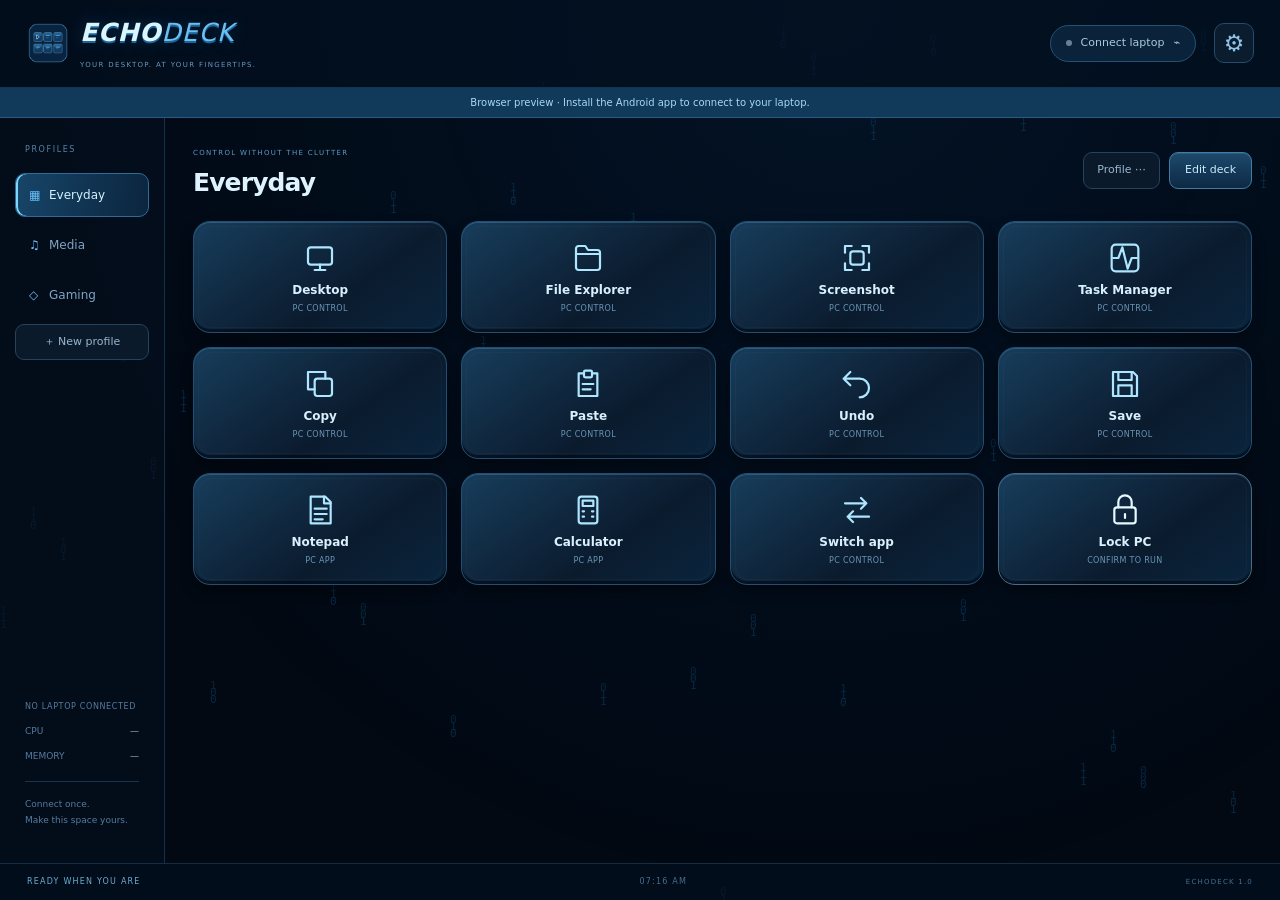
==== commit a7353edf: "Separate the EchoDeck control surface from rain compositing" ====
--- a/echodeck-preview.html
+++ b/echodeck-preview.html
@@ -1,4 +1,4 @@
-<!doctype html><html lang="en"><head><meta charset="utf-8"><meta name="viewport" content="width=device-width,initial-scale=1,viewport-fit=cover"><meta name="theme-color" content="#030b17"><meta http-equiv="Content-Security-Policy" content="default-src 'self'; script-src 'self'; style-src 'self'; img-src 'self' data:; connect-src 'none'; object-src 'none'; base-uri 'none'"><title>EchoDeck</title><link rel="stylesheet" href="deck-v101.css"><script defer src="deck.js"></script></head><body><canvas id="rain" aria-hidden="true"></canvas><div class="shell"><header><div class="brand"><img src="echodeck-icon.png" alt="" width="44" height="44"><div><h1>ECHO<span>DECK</span></h1><small>YOUR DESKTOP. AT YOUR FINGERTIPS.</small></div></div><button id="connectButton" class="connection"><i id="statusDot"></i><span id="connectionLabel">Connect laptop</span><span>⌁</span></button><button id="settingsButton" class="icon-btn" aria-label="Settings">⚙</button></header><div id="previewBanner" hidden>Browser preview · Install the Android app to connect to your laptop.</div><div class="workspace"><aside><div class="aside-title">PROFILES</div><nav id="profiles" aria-label="Deck profiles"></nav><button id="newProfile" class="subtle">＋ New profile</button><div class="host-stats"><small id="pcName">NO LAPTOP CONNECTED</small><div><span>CPU</span><strong id="cpu">—</strong></div><div><span>MEMORY</span><strong id="memory">—</strong></div><p id="hostHint">Connect once.<br>Make this space yours.</p></div></aside><main><div class="deck-heading"><div><span class="eyebrow">CONTROL WITHOUT THE CLUTTER</span><h2 id="profileTitle">Everyday</h2></div><div class="deck-actions"><button id="editProfile" class="subtle" aria-label="Rename or delete profile">Profile ⋯</button><button id="editMode" class="chrome">Edit deck</button></div></div><p id="editHint" hidden>Tap a button to customize it. Use position controls in the editor to rearrange.</p><div id="grid" class="grid" aria-label="Control buttons"></div></main></div><footer><span id="footerStatus">READY WHEN YOU ARE</span><span id="clock"></span><span class="edition">ECHODECK 1.0</span></footer></div><div id="toast" role="status" aria-live="polite" hidden></div>
+<!doctype html><html lang="en"><head><meta charset="utf-8"><meta name="viewport" content="width=device-width,initial-scale=1,viewport-fit=cover"><meta name="theme-color" content="#030b17"><meta http-equiv="Content-Security-Policy" content="default-src 'self'; script-src 'self'; style-src 'self'; img-src 'self' data:; connect-src 'none'; object-src 'none'; base-uri 'none'"><title>EchoDeck</title><link rel="stylesheet" href="deck-v102.css"><script defer src="deck.js"></script></head><body><canvas id="rain" aria-hidden="true"></canvas><div class="shell"><header><div class="brand"><img src="echodeck-icon.png" alt="" width="44" height="44"><div><h1>ECHO<span>DECK</span></h1><small>YOUR DESKTOP. AT YOUR FINGERTIPS.</small></div></div><button id="connectButton" class="connection"><i id="statusDot"></i><span id="connectionLabel">Connect laptop</span><span>⌁</span></button><button id="settingsButton" class="icon-btn" aria-label="Settings">⚙</button></header><div id="previewBanner" hidden>Browser preview · Install the Android app to connect to your laptop.</div><div class="workspace"><aside><div class="aside-title">PROFILES</div><nav id="profiles" aria-label="Deck profiles"></nav><button id="newProfile" class="subtle">＋ New profile</button><div class="host-stats"><small id="pcName">NO LAPTOP CONNECTED</small><div><span>CPU</span><strong id="cpu">—</strong></div><div><span>MEMORY</span><strong id="memory">—</strong></div><p id="hostHint">Connect once.<br>Make this space yours.</p></div></aside><main><div class="deck-heading"><div><span class="eyebrow">CONTROL WITHOUT THE CLUTTER</span><h2 id="profileTitle">Everyday</h2></div><div class="deck-actions"><button id="editProfile" class="subtle" aria-label="Rename or delete profile">Profile ⋯</button><button id="editMode" class="chrome">Edit deck</button></div></div><p id="editHint" hidden>Tap a button to customize it. Use position controls in the editor to rearrange.</p><div id="grid" class="grid" aria-label="Control buttons"></div></main></div><footer><span id="footerStatus">READY WHEN YOU ARE</span><span id="clock"></span><span class="edition">ECHODECK 1.0</span></footer></div><div id="toast" role="status" aria-live="polite" hidden></div>
 <dialog id="connectionDialog"><div class="dialog-title"><div><span class="eyebrow">YOUR PC, CONNECTED</span><h2>Connect your laptop</h2></div><button class="close" data-close="connectionDialog" aria-label="Close connection settings">×</button></div><p class="muted">Start <strong>Start-EchoDeck.cmd</strong> on Windows. Use the same HTTPS laptop address and access key as EchoRemote.</p><form id="connectionForm"><label>Laptop address<input id="host" type="url" placeholder="https://laptop.tailnet.ts.net" autocomplete="off" required></label><label>Access key<div class="key-row"><input id="token" type="password" autocomplete="off" placeholder="Paste your laptop access key" required><button id="showKey" type="button" class="subtle" aria-label="Show access key">Show</button></div></label><label class="check"><input id="remember" type="checkbox" checked> Remember key securely on this tablet</label><p id="connectionError" class="error" role="alert"></p><button type="submit" id="testConnection" class="primary">Connect laptop</button><button id="disconnect" type="button" class="subtle">Disconnect</button></form><details><summary>First-time setup</summary><ol><li>Extract the Windows host ZIP and run Start-EchoDeck.cmd.</li><li>Keep Tailscale connected on your laptop and tablet.</li><li>If your HTTPS address is not set up yet, run Enable-HTTPS.cmd on the laptop.</li><li>Copy the HTTPS address and the access key opened by the host into this form.</li></ol><p>The host runs on the same port as EchoRemote. Close the older host before starting EchoDeck. EchoDeck's host also supports EchoRemote.</p></details></dialog>
 <dialog id="editorDialog"><div class="dialog-title"><div><span class="eyebrow">MAKE IT YOURS</span><h2 id="editorTitle">Edit button</h2></div><button class="close" data-close="editorDialog" aria-label="Close button editor">×</button></div><form id="editorForm"><div class="two"><label>Button label<input id="buttonLabel" maxlength="30" required></label><label>Icon<select id="buttonIcon"></select></label></div><div class="two"><label>Accent<select id="buttonAccent"><option value="blue">Electric blue</option><option value="ice">Ice chrome</option><option value="violet">Blue violet</option><option value="teal">Aqua</option></select></label><label>Action type<select id="actionType"><option value="shortcut">Windows shortcut</option><option value="media">Media / volume</option><option value="launch">Launch PC app</option><option value="hotkey">Custom hotkey</option><option value="website">Open website on PC</option><option value="text">Type saved text on PC</option></select></label></div><label id="choiceWrap">Action<select id="actionChoice"></select></label><button id="refreshApps" class="subtle" type="button" hidden>Refresh PC app list</button><label id="valueWrap" hidden><span id="valueLabel">Value</span><textarea id="actionValue" rows="3" maxlength="1000"></textarea></label><p id="actionHelp" class="muted"></p><label class="check"><input id="buttonConfirm" type="checkbox"> Ask before running this button</label><div class="position"><span>Position</span><button id="moveEarlier" type="button" class="subtle">← Earlier</button><button id="moveLater" type="button" class="subtle">Later →</button><span id="buttonPosition"></span></div><p id="editorError" class="error" role="alert"></p><div class="dialog-actions"><button id="deleteButton" type="button" class="danger">Delete button</button><button type="submit" class="primary">Save button</button></div></form></dialog>
 <dialog id="settingsDialog"><div class="dialog-title"><div><span class="eyebrow">ECHODECK</span><h2>Your setup</h2></div><button class="close" data-close="settingsDialog" aria-label="Close settings">×</button></div><label class="check"><input id="keepAwake" type="checkbox"> Keep screen awake while EchoDeck is open</label><label class="check"><input id="animateRain" type="checkbox" checked> Animated Matrix rain</label><label>Button size<select id="density"><option value="comfortable">Comfortable</option><option value="compact">Compact</option><option value="large">Large</option></select></label><div class="settings-actions"><button id="exportLayout" class="chrome">Export layout</button><button id="importLayout" class="chrome">Import layout</button><button id="forgetKey" class="subtle">Forget saved access key</button><button id="resetLayout" class="danger">Restore starter decks</button></div><p class="muted">Layouts stay on this device. Exports include your buttons and saved text, but never your laptop address or access key.</p><details><summary>Using app launch buttons</summary><p>EchoDeck detects common Windows apps. To add a game or another program, run <strong>Add-App.cmd</strong> in the Windows bundle, choose its EXE, then refresh the PC app list in the button editor.</p><p>Custom hotkeys act on the focused PC application. Configure matching hotkeys in OBS, Discord, or your game first.</p></details><p class="version">EchoDeck 1.0.1 · Android 8+ · Windows 10/11 host<br>Echo original interface. No Elgato integration or affiliation.</p></dialog>
--- a/deck-v102.css
+++ b/deck-v102.css
@@ -0,0 +1,10 @@
+:root{color-scheme:dark;--bg:#030a15;--line:#1c3f5e;--muted:#7e9db9;--cyan:#87dfff}*{box-sizing:border-box}body{margin:0;background:var(--bg);color:#dff3ff;font:14px/1.5 system-ui,-apple-system,'Segoe UI',sans-serif;overscroll-behavior:none}button,input,select,textarea{font:inherit}button{cursor:pointer;touch-action:manipulation}button:disabled{opacity:.4;cursor:default}button:focus-visible,select:focus-visible,input:focus-visible,textarea:focus-visible{outline:2px solid #9ae9ff;outline-offset:3px}[hidden]{display:none!important}#rain{position:fixed;inset:0;z-index:-1;opacity:.28;width:100%;height:100%;pointer-events:none}.shell{min-height:100dvh;display:flex;flex-direction:column;background:radial-gradient(ellipse at 65% 0,#09386c38,transparent 70%)}header{min-height:80px;padding:14px 26px;display:flex;gap:18px;align-items:center;border-bottom:1px solid #16344e;background:#041020b0}.brand{display:flex;align-items:center;gap:10px;margin-right:auto}.brand img{border-radius:10px}.brand h1{font-size:25px;font-style:italic;letter-spacing:.04em;margin:0;color:#dbf5ff;text-shadow:0 2px #18649b,0 0 18px #2baaff40}.brand h1 span{font-weight:400;color:#6ebff1}.brand small{font-size:7px;letter-spacing:.19em;color:#6699be}.connection{display:flex;gap:9px;align-items:center;border:1px solid #225276;border-radius:20px;background:#0a233b;color:#a9c9e1;padding:9px 15px;font-size:11px;max-width:260px}.connection i{width:6px;height:6px;background:#698198;border-radius:50%;flex-shrink:0}.connection.online i{background:#83e1ff;box-shadow:0 0 8px #45caff}.connection.online{color:#bfefff;border-color:#347a9f}.icon-btn{border:1px solid #244c6b;background:#0a1c2e;color:#8fc5e9;width:40px;height:40px;border-radius:10px;font-size:23px}.workspace{display:flex;flex:1}aside{width:165px;flex-shrink:0;background:#05101fa8;border-right:1px solid #15304a;padding:26px 15px;display:flex;flex-direction:column;gap:7px}.aside-title{font-size:8px;letter-spacing:.2em;color:#5983a6;margin:0 10px 10px}#profiles{display:flex;flex-direction:column;gap:6px}#profiles button{background:transparent;color:#80a4c4;border:1px solid transparent;border-radius:10px;text-align:left;padding:12px 13px;font-size:12px}#profiles button.active{background:linear-gradient(100deg,#174569,#0b253e);border-color:#2f6b96;color:#d4f2ff;box-shadow:inset 2px 0 #79d8ff}#profiles button span{display:inline-block;width:20px;color:#6bc3fb}.subtle{border:1px solid #26425c;border-radius:9px;background:#0b1a2b;color:#97b6cf;font-size:11px;padding:9px 13px}.subtle:hover{background:#143853;color:#e0f6ff}.host-stats{margin-top:auto;padding:30px 10px 0;color:#557c9e}.host-stats small{font-size:8px;letter-spacing:.08em;display:block;overflow-wrap:anywhere}.host-stats>div{display:flex;justify-content:space-between;font-size:9px;padding-top:12px}.host-stats strong{color:#89b8d7;font-weight:500}.host-stats p{font-size:9px;line-height:1.8;border-top:1px solid #16344c;margin-top:17px;padding-top:14px}main{width:100%;min-width:0;padding:22px 28px}.deck-heading{display:flex;justify-content:space-between;align-items:center;margin-bottom:20px;gap:12px}.eyebrow{font-size:7px;letter-spacing:.19em;color:#609ac5}h2{font-weight:550;letter-spacing:-.035em;font-size:25px;margin:3px 0 0}.deck-actions{display:flex;gap:9px;align-items:center}.chrome{border:1px solid #417ca4;border-radius:9px;background:linear-gradient(#1d496b,#0d2944);box-shadow:inset 0 1px #9adfff20;color:#c8edff;font-size:11px;padding:9px 15px}.chrome:hover{background:#20567d}.chrome.active{background:#1b679c;border-color:#a3e6ff}.grid{display:grid;grid-template-columns:repeat(4,minmax(0,1fr));gap:14px;align-content:start}.deck-key{position:relative;min-height:112px;border:1px solid #214e72;border-radius:17px;background:linear-gradient(145deg,#173d5b,#0b1b2e 62%,#0a253d);box-shadow:inset 0 1px #88dcff35,inset 0 -3px #020812a0,0 7px 13px #0006;color:#aee5ff;padding:16px 6px 13px;display:flex;flex-direction:column;align-items:center;justify-content:center;user-select:none;-webkit-user-select:none;transition:transform .09s,box-shadow .15s,border-color .15s;overflow:hidden}.deck-key:before{content:'';position:absolute;inset:4px;border:1px solid #96dbff08;border-radius:13px;pointer-events:none}.deck-key:active,.deck-key.fired{transform:translateY(3px) scale(.98);background:linear-gradient(#1a5e91,#0b2d4c);border-color:#94e4ff;box-shadow:inset 0 0 22px #209fff45,0 0 20px #1c96ff30}.deck-key svg{width:32px;height:32px;stroke:currentColor;fill:none;stroke-width:1.65;stroke-linecap:round;stroke-linejoin:round;filter:drop-shadow(0 0 6px #209fff70);margin-bottom:9px}.deck-key .label{font-size:12px;line-height:1.3;font-weight:600;color:#d9f1ff;text-align:center;overflow-wrap:anywhere;max-width:100%;padding:0 4px}.deck-key .hint{font-size:8px;color:#6995b6;margin-top:5px;letter-spacing:.04em}.deck-key[data-accent=ice]{color:#e5faff;border-color:#456b87}.deck-key[data-accent=violet]{color:#aeafff;border-color:#454c8a}.deck-key[data-accent=teal]{color:#6ddcdd;border-color:#24626c}.grid.editing .deck-key{border-style:dashed}.grid.editing .deck-key:after{content:'✎';position:absolute;top:8px;right:10px;color:#77c7f2;font-size:13px}.add-key{background:#0615249c;border:1px dashed #396888;color:#79a9ca;box-shadow:none;min-height:112px}.add-key span:first-child{font-size:30px;line-height:1}.add-key .label{margin-top:6px;font-size:11px;color:#7ba6c5}footer{display:flex;gap:20px;align-items:center;justify-content:space-between;padding:12px 27px;border-top:1px solid #132d46;color:#476e90;font-size:8px;letter-spacing:.15em;background:#041020a0}#footerStatus{color:#6caccf}.edition{font-size:7px}#editHint{color:#80b9dd;font-size:11px;margin:-8px 0 15px}#previewBanner{background:#113959;border-bottom:1px solid #2a5b7e;color:#a8d8f7;text-align:center;padding:7px;font-size:10px}.primary{color:#e5f8ff;background:linear-gradient(#1579bd,#125184);border:1px solid #77d0ff;border-radius:10px;padding:11px 20px;font-weight:600;font-size:12px}.danger{background:#2b1829;border:1px solid #693f5b;color:#ddb3c9;border-radius:9px;padding:10px 13px;font-size:11px}dialog{width:min(520px,94vw);max-height:90dvh;padding:25px;background:#081b2f;border:1px solid #376b92;color:#d8f0ff;border-radius:21px;box-shadow:0 20px 70px #000b;overflow-y:auto}dialog::backdrop{background:#000b;backdrop-filter:blur(5px)}.dialog-title{display:flex;justify-content:space-between;gap:20px;align-items:center;margin-bottom:16px}.dialog-title h2{font-size:24px}.close{width:34px;height:34px;border:1px solid #305474;color:#91b5d1;border-radius:50%;background:#10263b;font-size:23px;flex-shrink:0;line-height:1}label{display:block;font-size:11px;color:#9cc3df;margin:14px 0 0}input,select,textarea{background:#04111f;color:#d7edff;border:1px solid #2a4d6a;padding:11px 12px;border-radius:9px;width:100%;margin-top:6px;font-size:13px;min-height:43px}input[type=checkbox]{width:18px;height:18px;min-height:0;accent-color:#269ef0;margin:0;flex-shrink:0}.check{display:flex;align-items:center;gap:10px;font-size:12px;margin:20px 0}.key-row{display:flex;gap:7px;align-items:center}.key-row .subtle{margin-top:6px;min-height:43px}.muted,details p,details li{font-size:11px;color:#80a4c0;line-height:1.8}.muted strong{color:#b3d9f2}.error{color:#ffb4c0;font-size:11px;line-height:1.7}.error:empty{display:none}details{border-top:1px solid #21415e;margin-top:22px;padding-top:15px}summary{color:#9cd5f7;font-size:12px;cursor:pointer}.two{display:grid;grid-template-columns:1fr 1fr;gap:12px}.dialog-actions{display:flex;justify-content:space-between;gap:14px;margin-top:24px}.position{display:flex;align-items:center;gap:7px;font-size:10px;color:#658bab;flex-wrap:wrap}.position>span:first-child{margin-right:auto}.position .subtle{padding:7px 9px}.settings-actions{display:grid;grid-template-columns:1fr 1fr;gap:10px;margin-top:25px}.version{border-top:1px solid #1e3e5a;padding-top:18px;margin-top:20px;font-size:9px;color:#547b9b}#toast{position:fixed;left:50%;bottom:25px;transform:translateX(-50%);z-index:50;padding:12px 22px;background:#103758f2;color:#d0f1ff;border:1px solid #4585b0;border-radius:12px;font-size:12px;box-shadow:0 8px 30px #0008;max-width:90vw;text-align:center}.compact .deck-key{min-height:90px}.compact .grid{gap:10px}.large .grid{grid-template-columns:repeat(3,minmax(0,1fr))}.large .deck-key{min-height:140px}
+@media(min-width:1300px){.grid{grid-template-columns:repeat(4,minmax(0,1fr))}.deck-key{min-height:145px}.deck-key svg{width:40px;height:40px}.deck-key .label{font-size:14px}}
+@media(max-width:850px){header{padding:12px 18px}.brand h1{font-size:22px}.brand small{font-size:6px}aside{width:130px;padding:22px 10px}main{padding:20px}.grid{gap:11px}.deck-key{min-height:105px}.deck-key .label{font-size:11px}.deck-key svg{width:28px;height:28px}.eyebrow{font-size:6px}.deck-actions .subtle{padding:8px}.host-stats{padding:25px 7px 0}}
+@media(max-width:600px){header{flex-wrap:wrap;gap:10px;padding:13px 16px}.brand{flex:1}.brand img{width:38px;height:38px}.brand h1{font-size:23px}.connection{order:3;width:100%;max-width:none;justify-content:center;font-size:11px;padding:8px}.workspace{display:block}aside{width:100%;border-right:0;border-bottom:1px solid #15304a;display:flex;flex-direction:row;align-items:center;padding:10px 14px;gap:8px;overflow:auto}.aside-title,.host-stats{display:none}#profiles{flex-direction:row;gap:4px}#profiles button{white-space:nowrap;padding:9px 10px;font-size:11px}#profiles button span{width:17px}#newProfile{white-space:nowrap}main{padding:21px 16px}.grid{grid-template-columns:repeat(3,minmax(0,1fr));gap:11px}.deck-key{min-height:110px}.deck-key .label{font-size:11px}.deck-key svg{width:29px;height:29px}h2{font-size:24px}.deck-actions{gap:6px}.deck-actions button{font-size:10px;padding:8px 10px}.deck-heading{margin-bottom:18px}.eyebrow{font-size:6px}.large .grid{grid-template-columns:repeat(2,minmax(0,1fr))}footer{padding:13px 16px;font-size:7px;gap:8px}.edition{font-size:6px}.two{gap:9px}.settings-actions{grid-template-columns:1fr 1fr}}
+@media(prefers-reduced-motion:reduce){*{transition:none!important}}
+@media(orientation:landscape) and (min-width:601px) and (max-height:700px){header{min-height:64px;padding:8px 20px}.brand img{width:38px;height:38px}.brand h1{font-size:22px}.workspace aside{padding-top:18px}main{padding:14px 20px}.deck-heading{margin-bottom:12px}.deck-heading h2{font-size:23px}.comfortable .deck-key{min-height:max(78px,calc((100dvh - 210px)/3));padding:10px 6px}.comfortable .deck-key svg{width:26px;height:26px;margin-bottom:5px}.comfortable .deck-key .hint{margin-top:3px}.grid{gap:10px}footer{padding:9px 20px}.host-stats{padding-top:15px}.compact .deck-key{min-height:78px}}
+/* Keep key content in the same isolated paint group on tablet WebViews. */
+.deck-key{isolation:isolate}.deck-key:before{z-index:0}.deck-key>svg,.deck-key>.label,.deck-key>.hint{position:relative;z-index:1}.deck-key svg{filter:none}
+/* Explicitly stack the whole control surface above the animated canvas. */
+#rain{z-index:0}.shell{position:relative;z-index:1}
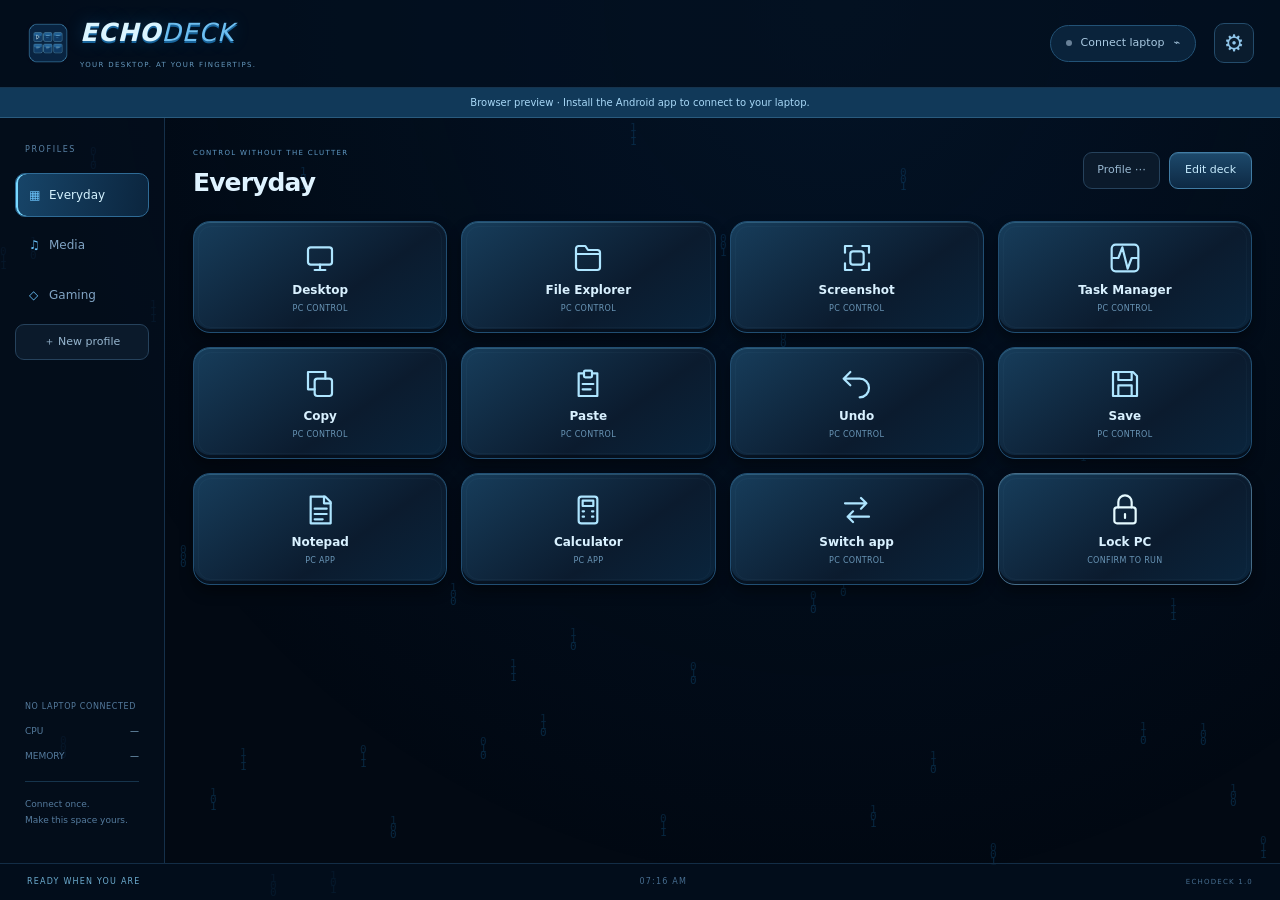
==== commit f4dcd801: "Use final EchoDeck 1.0.2 test build" ====
--- a/echodeck-preview.html
+++ b/echodeck-preview.html
@@ -1,6 +1,6 @@
 <!doctype html><html lang="en"><head><meta charset="utf-8"><meta name="viewport" content="width=device-width,initial-scale=1,viewport-fit=cover"><meta name="theme-color" content="#030b17"><meta http-equiv="Content-Security-Policy" content="default-src 'self'; script-src 'self'; style-src 'self'; img-src 'self' data:; connect-src 'none'; object-src 'none'; base-uri 'none'"><title>EchoDeck</title><link rel="stylesheet" href="deck-v102.css"><script defer src="deck.js"></script></head><body><canvas id="rain" aria-hidden="true"></canvas><div class="shell"><header><div class="brand"><img src="echodeck-icon.png" alt="" width="44" height="44"><div><h1>ECHO<span>DECK</span></h1><small>YOUR DESKTOP. AT YOUR FINGERTIPS.</small></div></div><button id="connectButton" class="connection"><i id="statusDot"></i><span id="connectionLabel">Connect laptop</span><span>⌁</span></button><button id="settingsButton" class="icon-btn" aria-label="Settings">⚙</button></header><div id="previewBanner" hidden>Browser preview · Install the Android app to connect to your laptop.</div><div class="workspace"><aside><div class="aside-title">PROFILES</div><nav id="profiles" aria-label="Deck profiles"></nav><button id="newProfile" class="subtle">＋ New profile</button><div class="host-stats"><small id="pcName">NO LAPTOP CONNECTED</small><div><span>CPU</span><strong id="cpu">—</strong></div><div><span>MEMORY</span><strong id="memory">—</strong></div><p id="hostHint">Connect once.<br>Make this space yours.</p></div></aside><main><div class="deck-heading"><div><span class="eyebrow">CONTROL WITHOUT THE CLUTTER</span><h2 id="profileTitle">Everyday</h2></div><div class="deck-actions"><button id="editProfile" class="subtle" aria-label="Rename or delete profile">Profile ⋯</button><button id="editMode" class="chrome">Edit deck</button></div></div><p id="editHint" hidden>Tap a button to customize it. Use position controls in the editor to rearrange.</p><div id="grid" class="grid" aria-label="Control buttons"></div></main></div><footer><span id="footerStatus">READY WHEN YOU ARE</span><span id="clock"></span><span class="edition">ECHODECK 1.0</span></footer></div><div id="toast" role="status" aria-live="polite" hidden></div>
 <dialog id="connectionDialog"><div class="dialog-title"><div><span class="eyebrow">YOUR PC, CONNECTED</span><h2>Connect your laptop</h2></div><button class="close" data-close="connectionDialog" aria-label="Close connection settings">×</button></div><p class="muted">Start <strong>Start-EchoDeck.cmd</strong> on Windows. Use the same HTTPS laptop address and access key as EchoRemote.</p><form id="connectionForm"><label>Laptop address<input id="host" type="url" placeholder="https://laptop.tailnet.ts.net" autocomplete="off" required></label><label>Access key<div class="key-row"><input id="token" type="password" autocomplete="off" placeholder="Paste your laptop access key" required><button id="showKey" type="button" class="subtle" aria-label="Show access key">Show</button></div></label><label class="check"><input id="remember" type="checkbox" checked> Remember key securely on this tablet</label><p id="connectionError" class="error" role="alert"></p><button type="submit" id="testConnection" class="primary">Connect laptop</button><button id="disconnect" type="button" class="subtle">Disconnect</button></form><details><summary>First-time setup</summary><ol><li>Extract the Windows host ZIP and run Start-EchoDeck.cmd.</li><li>Keep Tailscale connected on your laptop and tablet.</li><li>If your HTTPS address is not set up yet, run Enable-HTTPS.cmd on the laptop.</li><li>Copy the HTTPS address and the access key opened by the host into this form.</li></ol><p>The host runs on the same port as EchoRemote. Close the older host before starting EchoDeck. EchoDeck's host also supports EchoRemote.</p></details></dialog>
 <dialog id="editorDialog"><div class="dialog-title"><div><span class="eyebrow">MAKE IT YOURS</span><h2 id="editorTitle">Edit button</h2></div><button class="close" data-close="editorDialog" aria-label="Close button editor">×</button></div><form id="editorForm"><div class="two"><label>Button label<input id="buttonLabel" maxlength="30" required></label><label>Icon<select id="buttonIcon"></select></label></div><div class="two"><label>Accent<select id="buttonAccent"><option value="blue">Electric blue</option><option value="ice">Ice chrome</option><option value="violet">Blue violet</option><option value="teal">Aqua</option></select></label><label>Action type<select id="actionType"><option value="shortcut">Windows shortcut</option><option value="media">Media / volume</option><option value="launch">Launch PC app</option><option value="hotkey">Custom hotkey</option><option value="website">Open website on PC</option><option value="text">Type saved text on PC</option></select></label></div><label id="choiceWrap">Action<select id="actionChoice"></select></label><button id="refreshApps" class="subtle" type="button" hidden>Refresh PC app list</button><label id="valueWrap" hidden><span id="valueLabel">Value</span><textarea id="actionValue" rows="3" maxlength="1000"></textarea></label><p id="actionHelp" class="muted"></p><label class="check"><input id="buttonConfirm" type="checkbox"> Ask before running this button</label><div class="position"><span>Position</span><button id="moveEarlier" type="button" class="subtle">← Earlier</button><button id="moveLater" type="button" class="subtle">Later →</button><span id="buttonPosition"></span></div><p id="editorError" class="error" role="alert"></p><div class="dialog-actions"><button id="deleteButton" type="button" class="danger">Delete button</button><button type="submit" class="primary">Save button</button></div></form></dialog>
-<dialog id="settingsDialog"><div class="dialog-title"><div><span class="eyebrow">ECHODECK</span><h2>Your setup</h2></div><button class="close" data-close="settingsDialog" aria-label="Close settings">×</button></div><label class="check"><input id="keepAwake" type="checkbox"> Keep screen awake while EchoDeck is open</label><label class="check"><input id="animateRain" type="checkbox" checked> Animated Matrix rain</label><label>Button size<select id="density"><option value="comfortable">Comfortable</option><option value="compact">Compact</option><option value="large">Large</option></select></label><div class="settings-actions"><button id="exportLayout" class="chrome">Export layout</button><button id="importLayout" class="chrome">Import layout</button><button id="forgetKey" class="subtle">Forget saved access key</button><button id="resetLayout" class="danger">Restore starter decks</button></div><p class="muted">Layouts stay on this device. Exports include your buttons and saved text, but never your laptop address or access key.</p><details><summary>Using app launch buttons</summary><p>EchoDeck detects common Windows apps. To add a game or another program, run <strong>Add-App.cmd</strong> in the Windows bundle, choose its EXE, then refresh the PC app list in the button editor.</p><p>Custom hotkeys act on the focused PC application. Configure matching hotkeys in OBS, Discord, or your game first.</p></details><p class="version">EchoDeck 1.0.1 · Android 8+ · Windows 10/11 host<br>Echo original interface. No Elgato integration or affiliation.</p></dialog>
+<dialog id="settingsDialog"><div class="dialog-title"><div><span class="eyebrow">ECHODECK</span><h2>Your setup</h2></div><button class="close" data-close="settingsDialog" aria-label="Close settings">×</button></div><label class="check"><input id="keepAwake" type="checkbox"> Keep screen awake while EchoDeck is open</label><label class="check"><input id="animateRain" type="checkbox" checked> Animated Matrix rain</label><label>Button size<select id="density"><option value="comfortable">Comfortable</option><option value="compact">Compact</option><option value="large">Large</option></select></label><div class="settings-actions"><button id="exportLayout" class="chrome">Export layout</button><button id="importLayout" class="chrome">Import layout</button><button id="forgetKey" class="subtle">Forget saved access key</button><button id="resetLayout" class="danger">Restore starter decks</button></div><p class="muted">Layouts stay on this device. Exports include your buttons and saved text, but never your laptop address or access key.</p><details><summary>Using app launch buttons</summary><p>EchoDeck detects common Windows apps. To add a game or another program, run <strong>Add-App.cmd</strong> in the Windows bundle, choose its EXE, then refresh the PC app list in the button editor.</p><p>Custom hotkeys act on the focused PC application. Configure matching hotkeys in OBS, Discord, or your game first.</p></details><p class="version">EchoDeck 1.0.2 · Android 8+ · Windows 10/11 host<br>Echo original interface. No Elgato integration or affiliation.</p></dialog>
 <dialog id="profileDialog"><div class="dialog-title"><h2>Profile settings</h2><button class="close" data-close="profileDialog" aria-label="Close profile settings">×</button></div><form id="profileForm"><label>Profile name<input id="profileName" maxlength="24" required></label><p id="profileError" class="error" role="alert"></p><div class="dialog-actions"><button type="button" id="deleteProfile" class="danger">Delete profile</button><button class="primary" type="submit">Save profile</button></div></form></dialog>
 <dialog id="confirmDialog"><div class="dialog-title"><h2 id="confirmTitle">Confirm</h2><button class="close" data-close="confirmDialog" aria-label="Cancel confirmation">×</button></div><p id="confirmText"></p><div class="dialog-actions"><button id="confirmNo" class="subtle">Cancel</button><button id="confirmYes" class="primary">Continue</button></div></dialog><input type="file" id="browserImport" accept="application/json,.json" hidden></body></html>
